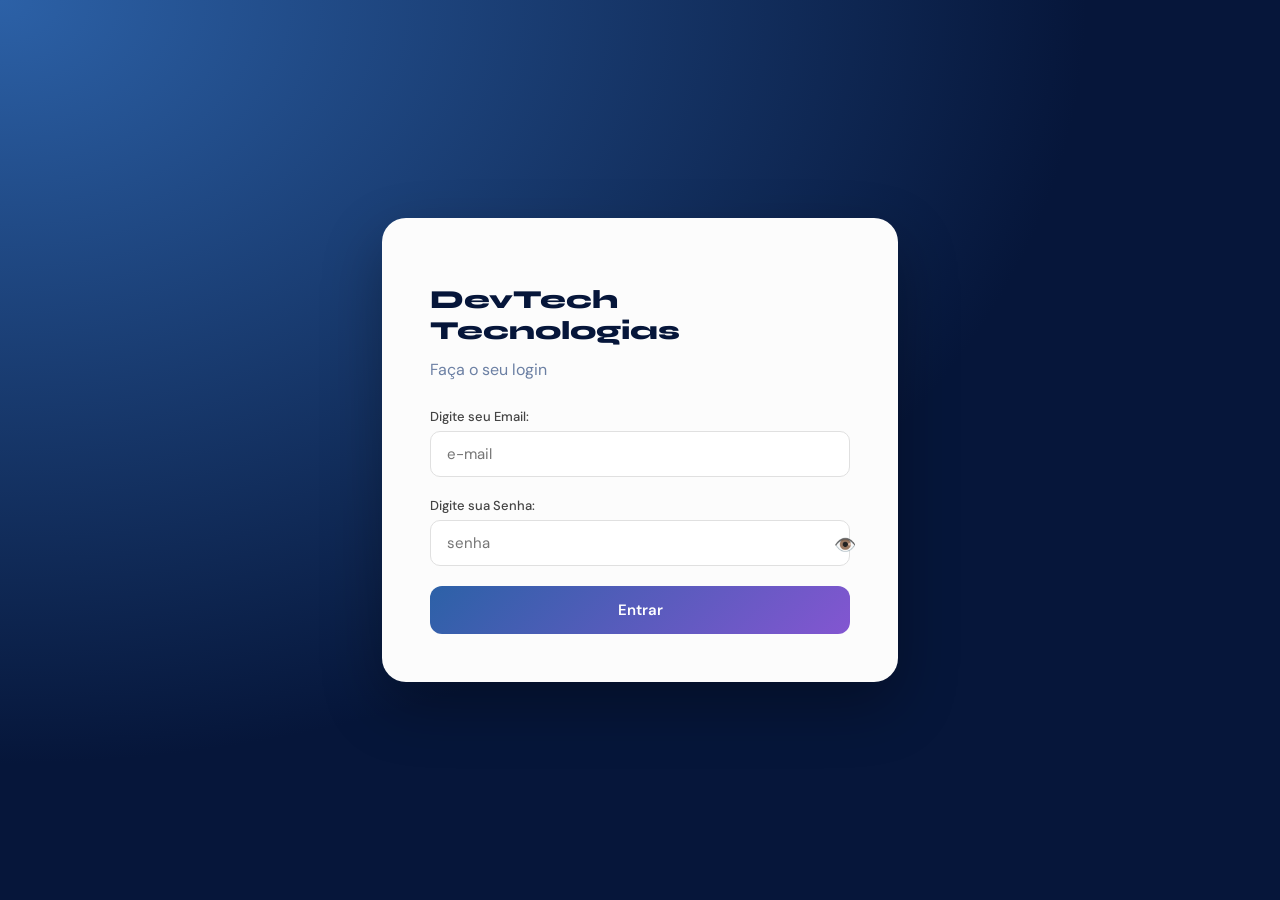
==== Site/HTML e CSS/index.html @ fde7b8b6 "Atualização de Projetos" ====
<!DOCTYPE html>
<html lang="ptbr">
<head>
    <meta charset="UTF-8">
    <meta name="viewport" content="width=device-width, initial-scale=1.0">
    <link rel="stylesheet" href="style.css">
    <title>Web Site Login DevTech</title>
</head>
<body>
    <div class="card-login">
    <h1>DevTech Tecnologias</h1>
    <h2>Faça o seu login</h2>
        <label for ="email">Digite seu Email:</label>
        <input type="email" id="email" name="email" placeholder="e-mail" required>

        <label for ="senha">Digite sua Senha:</label>
        <input type="password" id="senha" name="senha" placeholder="senha" required>
        <div class ="campo-senha">
            <button type="button" onclick="VerSenha()" id="btn-olho">👁️</button>
        </div>
        <button onclick="entrar()">Entrar</button>
    </div>

    <script>
        function entrar() {
            const email = document.getElementById("email").value;
            const senha = document.getElementById("senha").value;

            if (email === "" || senha === "") {
                alert("Preencha todos os campos!");
                return;
            }

            if (email !== "monteiro@gmail.com.br" || senha !== "teste123"){
                alert("Email ou senha incorretos!");
                return;               
            }
            window.location.href = "dashboard.html"; 
        }

        function verSenha() {
    const input = document.getElementById("senha");
    const btn = document.getElementById("btn-olho");

    if (input.type === "password") {
        input.type = "text";
        btn.textContent = "🙈"; // olho fechado quando mostrando
    } else {
        input.type = "password";
        btn.textContent = "👁️"; // olho aberto quando escondendo
    }
}
    </script>
    
</body>
</html>
---- Site/HTML e CSS/style.css ----
@import url('https://fonts.googleapis.com/css2?family=Syne:wght@600;700;800&family=DM+Sans:wght@300;400;500&display=swap');

body {
  margin: 0;
  min-height: 100vh;
  display: flex;
  justify-content: center;
  align-items: center;
  font-family: 'DM Sans', sans-serif; /* fonte mais bonita */
  background-image:
    radial-gradient(ellipse at top left,
      #2c61a7 0%, #06163a 60%),
    radial-gradient(ellipse at bottom right,
      #8356d1 0%, transparent 80%);
}

.card-login {
  background-color: rgb(252, 252, 252);
  padding: 48px;
  border-radius: 24px;
  box-shadow: 0 24px 60px rgba(0,0,0,0.3);
  width: 420px;
  animation: aparecer 0.5s ease;
}

h1 {
  font-family: 'Syne', sans-serif;
  font-size: 26px;
  font-weight: 800;
  color: #06163a;
  margin-bottom: 4px;
}

h2 {
  font-size: 16px;
  font-weight: 400;
  color: #6b7fa3;                       /* subtítulo mais suave */
  margin-bottom: 28px;
}

label {
  display: block;
  font-size: 13px;
  font-weight: 500;
  color: #444;
  margin-bottom: 6px;
}

input {
  display: block;
  width: 100%;
  padding: 12px 16px;                   /* espaço interno nos campos */
  margin-bottom: 20px;
  border-radius: 10px;
  border: 1.5px solid #e0e0e0;         /* borda visível */
  font-size: 15px;
  font-family: 'DM Sans', sans-serif;
  outline: none;
  transition: border 0.2s;             /* transição suave ao focar */
  box-sizing: border-box;              /* evita campos saindo do card */
}

input:focus {
  border-color: #4f8ef7;               /* borda azul ao clicar no campo */
}

button {
  display: block;
  width: 100%;                          /* botão ocupa largura toda */
  padding: 14px;                        /* mais altura no botão */
  border-radius: 12px;
  border: none;
  font-size: 15px;
  font-weight: 600;
  font-family: 'DM Sans', sans-serif;
  margin-top: 8px;
  background: linear-gradient(135deg, #2c61a7, #8356d1); /* gradiente no botão */
  color: white;
  cursor: pointer;
  transition: opacity 0.2s, transform 0.1s;
}

button:hover {
  opacity: 0.9;                         /* escurece levemente ao passar o mouse */
  transform: translateY(-1px);          /* sobe levinho ao hover */
}

button:active {
  transform: translateY(0px);           /* volta ao clicar */
}

/* animação de entrada do card */
@keyframes aparecer {
  from { opacity: 0; transform: translateY(20px); }
  to   { opacity: 1; transform: translateY(0); }
}

.campo-senha {
  position: relative;
}
.campo-senha input {
  width: 100%;
  padding-right: 50px; /*da espao para o ícone para não sobrepor o texto */
}
.campo-senha button {
  position: absolute;
  right: 16px;
  top: 50%;
  transform: translateY(-220%);
  background: none;
  border: none;
  cursor: pointer;
  font-size: 18px;
  padding: 0;
  margin: 0;
  width: 0;
  color: #888888;
}
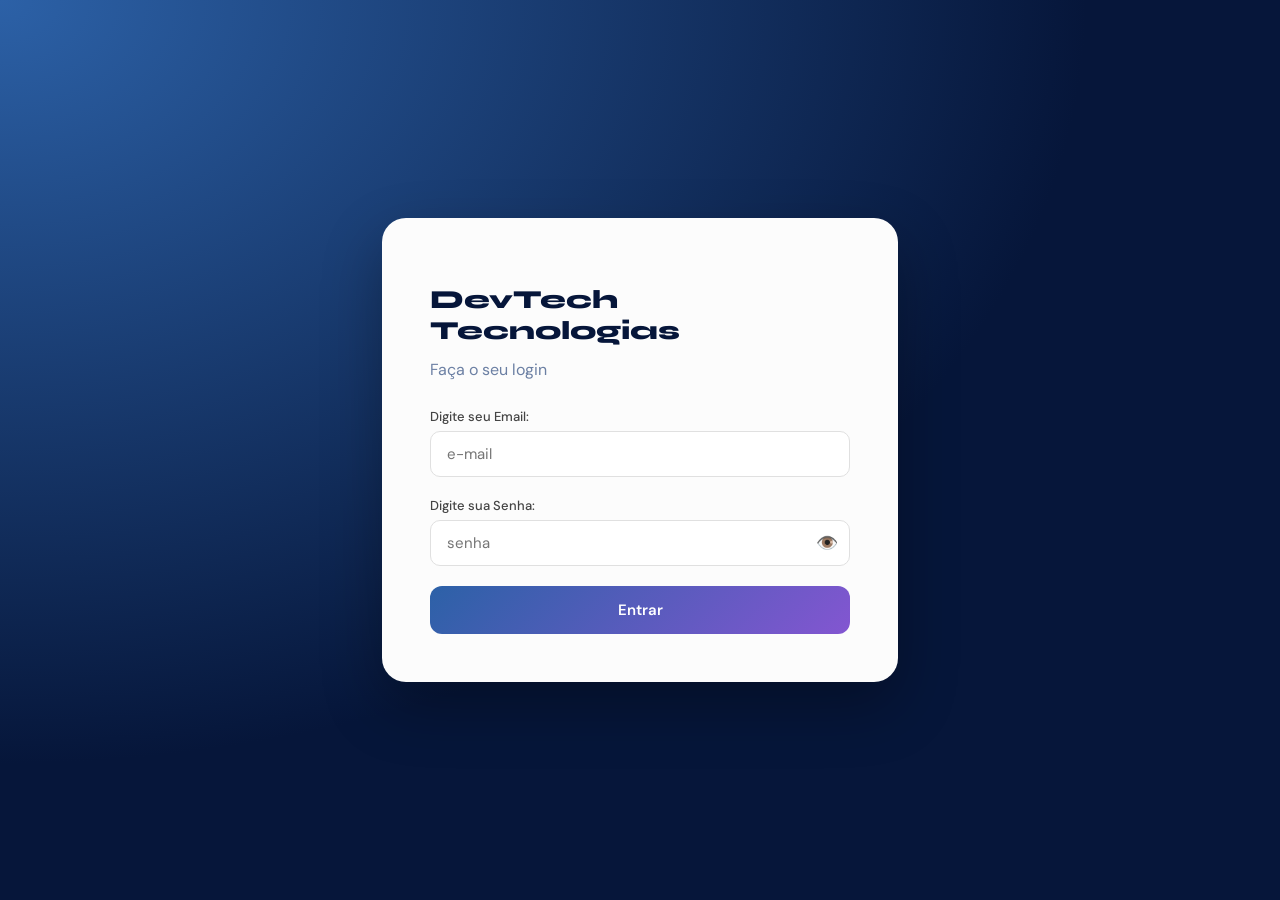
==== commit 746c6f02: "Atualizações" ====
--- a/Site/HTML e CSS/index.html
+++ b/Site/HTML e CSS/index.html
@@ -14,11 +14,12 @@
         <input type="email" id="email" name="email" placeholder="e-mail" required>
 
         <label for ="senha">Digite sua Senha:</label>
-        <input type="password" id="senha" name="senha" placeholder="senha" required>
         <div class ="campo-senha">
-            <button type="button" onclick="VerSenha()" id="btn-olho">👁️</button>
+            <input type="password" id="senha" name="senha" placeholder="senha" required>
+            <button type="button" onclick="verSenha()" id="btn-olho">👁️</button>
         </div>
-        <button onclick="entrar()">Entrar</button>
+
+        <button type="button" onclick="entrar()">Entrar</button>
     </div>
 
     <script>
@@ -31,7 +32,7 @@
                 return;
             }
 
-            if (email !== "monteiro@gmail.com.br" || senha !== "teste123"){
+            if (email !== "monteiro@gmail.com.br" || senha !== "admin123"){
                 alert("Email ou senha incorretos!");
                 return;               
             }
--- a/Site/HTML e CSS/style.css
+++ b/Site/HTML e CSS/style.css
@@ -104,15 +104,15 @@
 }
 .campo-senha button {
   position: absolute;
-  right: 16px;
+  right: 12px;
   top: 50%;
-  transform: translateY(-220%);
+  transform: translateY(-50%);
   background: none;
   border: none;
   cursor: pointer;
   font-size: 18px;
   padding: 0;
   margin: 0;
-  width: 0;
-  color: #888888;
+  width: auto;
+  color: #888;
 }
